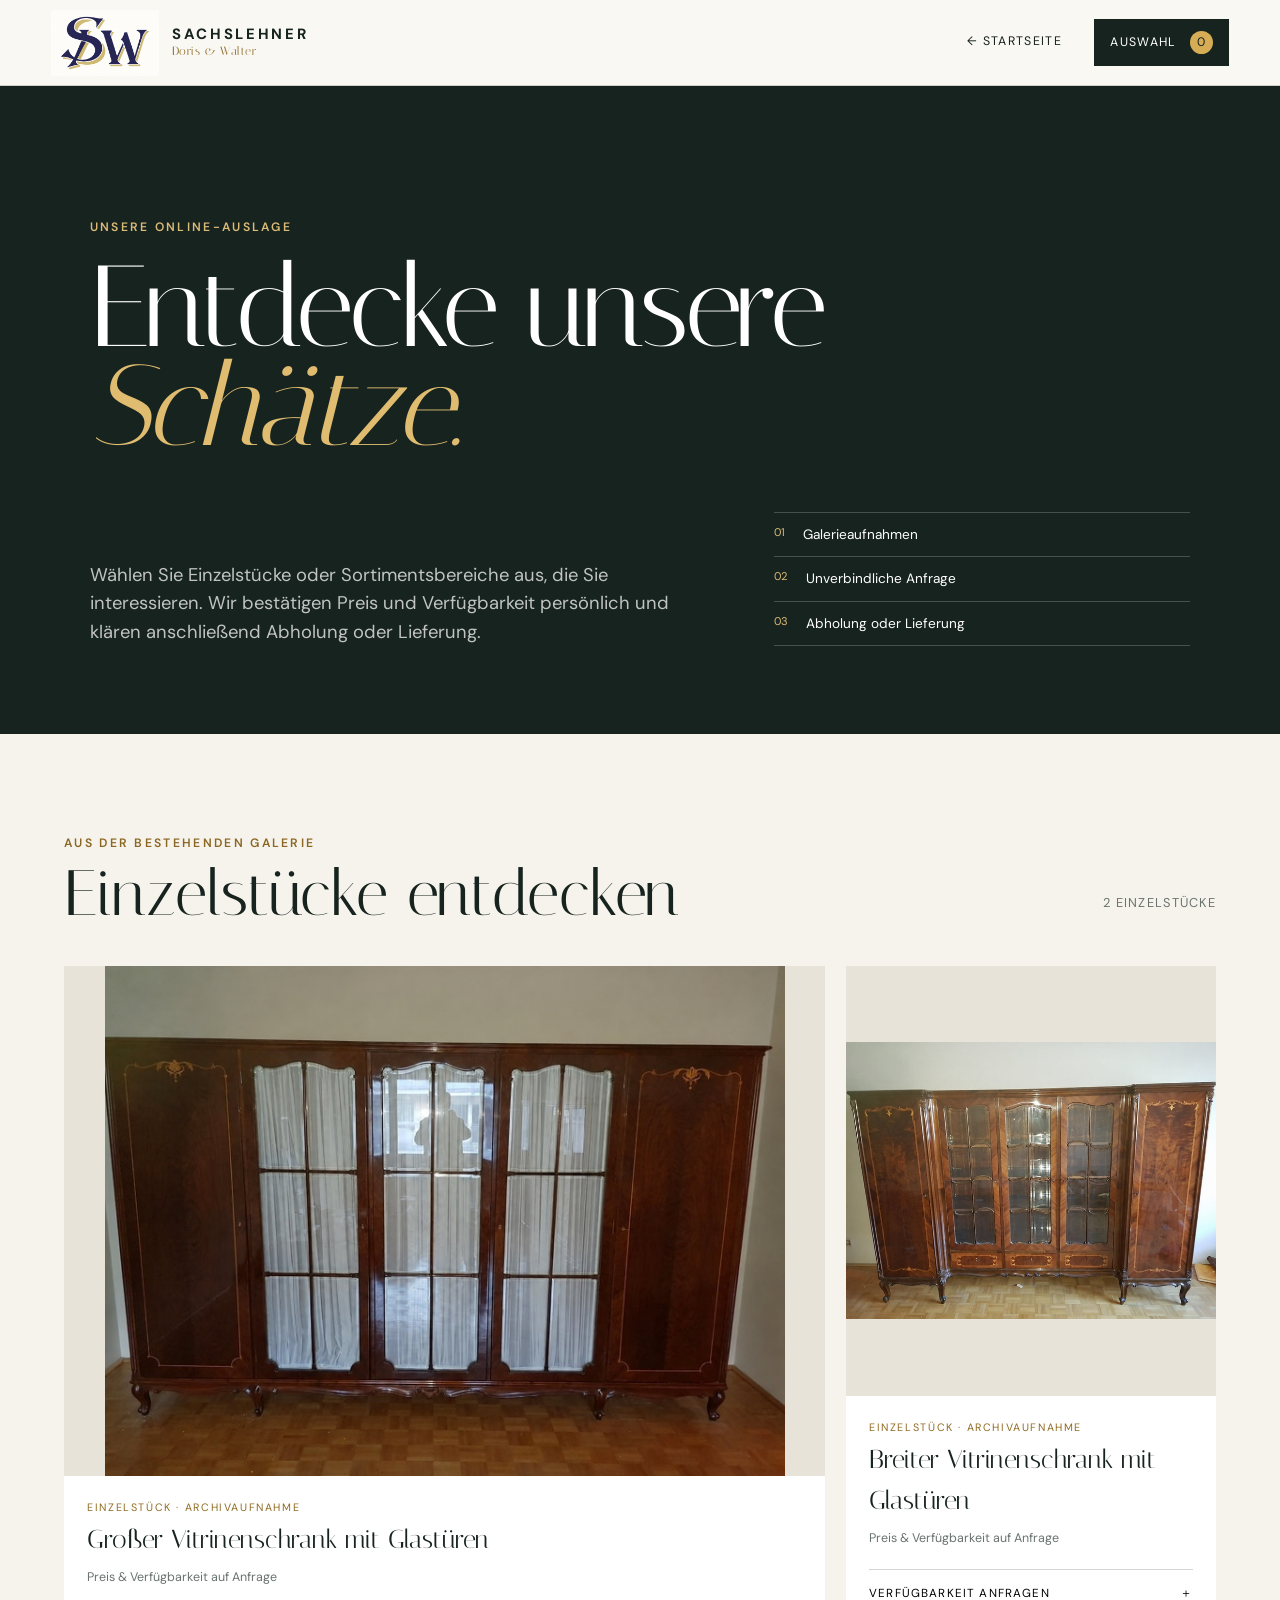
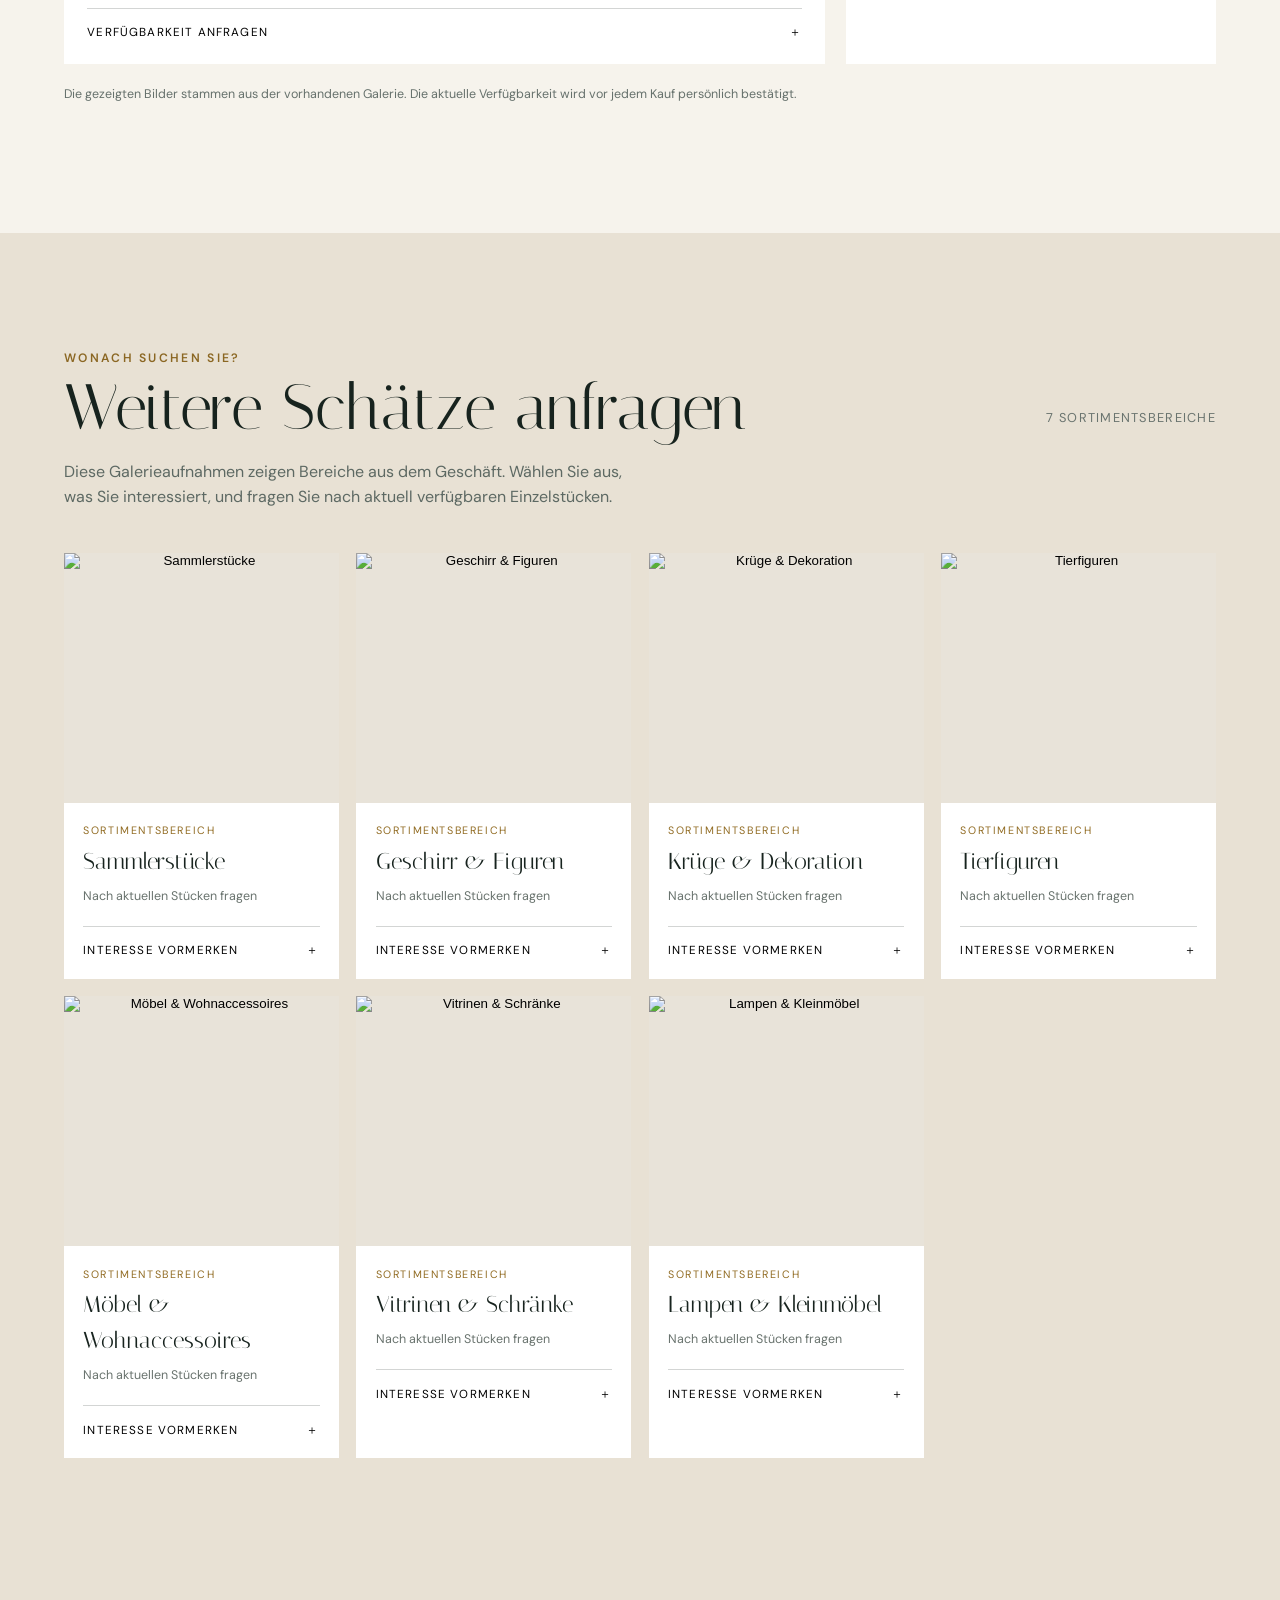
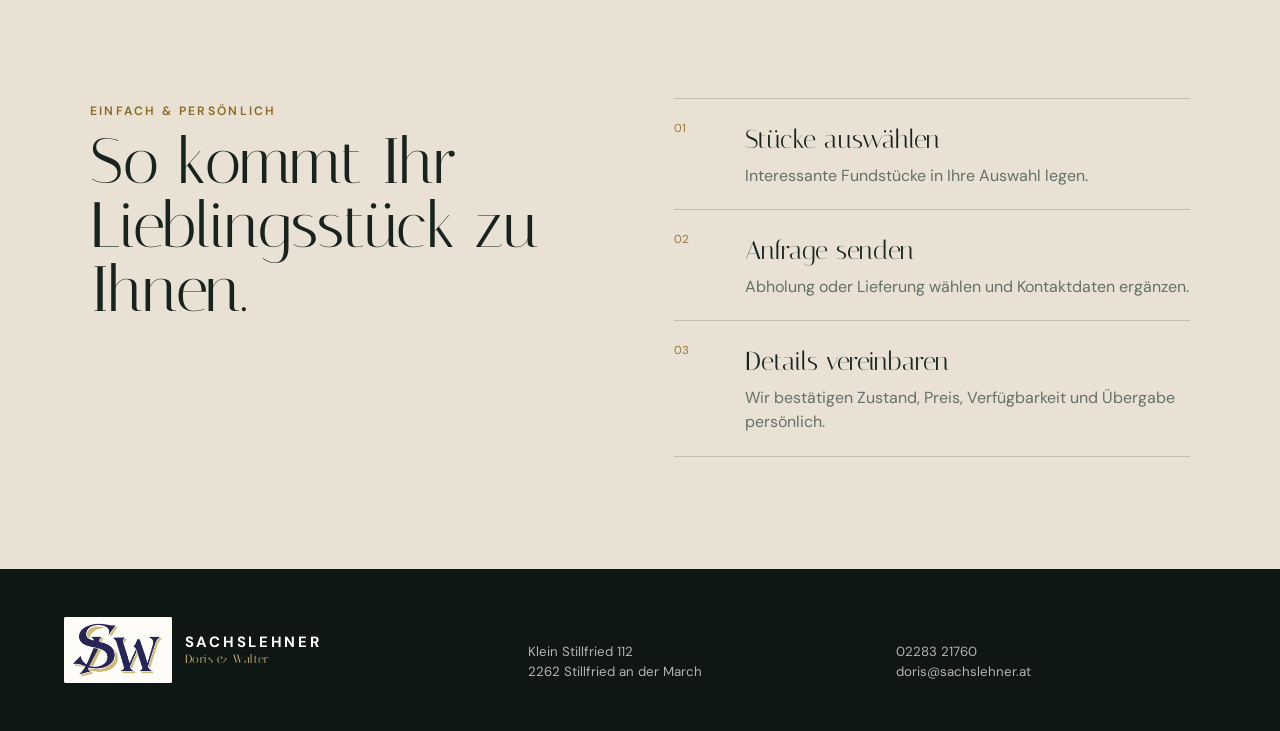
==== index.html @ e7602d01 "Add files via upload" ====
<!doctype html>
<html lang="de">
<head>
  <meta charset="utf-8">
  <meta name="viewport" content="width=device-width, initial-scale=1">
  <meta name="description" content="Entdecken Sie ausgewählte Antiquitäten, Gebrauchtmöbel und Raritäten von Sachslehner in Stillfried. Unverbindlich mit Abholung oder Lieferung anfragen.">
  <title>Unsere Schätze — Sachslehner Antiquitäten</title>
  <link rel="preconnect" href="https://0501.nccdn.net">
  <link rel="preconnect" href="https://fonts.googleapis.com">
  <link rel="preconnect" href="https://fonts.gstatic.com" crossorigin>
  <link href="https://fonts.googleapis.com/css2?family=DM+Sans:wght@400;500;600&family=Italiana&display=swap" rel="stylesheet">
  <link rel="icon" type="image/png" href="../assets/sachslehner-favicon.png">
  <link rel="stylesheet" href="../assets/site.css">
  <link rel="stylesheet" href="../assets/catalog.css">
</head>
<body class="catalog-page">
  <a class="skip" href="#catalog">Zu den Stücken</a>
  <header class="catalog-header">
    <a class="brand brand-lockup" href="../" aria-label="Doris und Walter Sachslehner – Startseite"><img class="brand-logo" src="../assets/sachslehner-logo.png" alt=""><span class="brand-wordmark"><b>Sachslehner</b><small>Doris &amp; Walter</small></span></a>
    <div class="catalog-nav">
      <a href="../">← Startseite</a>
      <button class="basket-trigger" type="button">Auswahl <span class="basket-count" aria-live="polite">0</span></button>
    </div>
  </header>

  <main>
    <section class="catalog-hero">
      <p class="kicker">Unsere Online-Auslage</p>
      <h1>Entdecke unsere <em>Schätze.</em></h1>
      <div class="catalog-lead">
        <p>Wählen Sie Einzelstücke oder Sortimentsbereiche aus, die Sie interessieren. Wir bestätigen Preis und Verfügbarkeit persönlich und klären anschließend Abholung oder Lieferung.</p>
        <ul aria-label="Vorteile">
          <li><span>01</span> Galerieaufnahmen</li>
          <li><span>02</span> Unverbindliche Anfrage</li>
          <li><span>03</span> Abholung oder Lieferung</li>
        </ul>
      </div>
    </section>

    <section class="catalog-section" id="catalog">
      <div class="catalog-title">
        <div><p class="kicker">Aus der bestehenden Galerie</p><h2>Einzelstücke entdecken</h2></div>
        <p><span class="item-count">2</span> Einzelstücke</p>
      </div>
      <div class="catalog-grid">
        <p class="catalog-loading">Schätze werden geladen …</p>
      </div>
      <p class="archive-note">Die gezeigten Bilder stammen aus der vorhandenen Galerie. Die aktuelle Verfügbarkeit wird vor jedem Kauf persönlich bestätigt.</p>
    </section>

    <section class="search-section" id="sortimente">
      <div class="catalog-title">
        <div><p class="kicker">Wonach suchen Sie?</p><h2>Weitere Schätze anfragen</h2></div>
        <p><span class="category-count">7</span> Sortimentsbereiche</p>
      </div>
      <p class="search-intro">Diese Galerieaufnahmen zeigen Bereiche aus dem Geschäft. Wählen Sie aus, was Sie interessiert, und fragen Sie nach aktuell verfügbaren Einzelstücken.</p>
      <div class="interest-grid"><p class="catalog-loading">Sortimentsbereiche werden geladen …</p></div>
    </section>

    <section class="how-it-works">
      <div><p class="kicker">Einfach &amp; persönlich</p><h2>So kommt Ihr Lieblingsstück zu Ihnen.</h2></div>
      <ol>
        <li><span>01</span><div><h3>Stücke auswählen</h3><p>Interessante Fundstücke in Ihre Auswahl legen.</p></div></li>
        <li><span>02</span><div><h3>Anfrage senden</h3><p>Abholung oder Lieferung wählen und Kontaktdaten ergänzen.</p></div></li>
        <li><span>03</span><div><h3>Details vereinbaren</h3><p>Wir bestätigen Zustand, Preis, Verfügbarkeit und Übergabe persönlich.</p></div></li>
      </ol>
    </section>
  </main>

  <footer class="catalog-footer">
    <a class="brand brand-lockup footer-brand" href="../" aria-label="Doris und Walter Sachslehner – Startseite"><img class="brand-logo" src="../assets/sachslehner-logo.png" alt=""><span class="brand-wordmark"><b>Sachslehner</b><small>Doris &amp; Walter</small></span></a>
    <p>Klein Stillfried 112<br>2262 Stillfried an der March</p>
    <p><a href="tel:+43228321760">02283 21760</a><br><a href="mailto:doris@sachslehner.at">doris@sachslehner.at</a></p>
  </footer>

  <dialog class="basket-dialog" aria-labelledby="basket-title">
    <div class="basket-head"><div><p class="kicker">Ihre Anfrage</p><h2 id="basket-title">Ausgewählte Stücke</h2></div><button class="basket-close" type="button" aria-label="Auswahl schließen">×</button></div>
    <div class="basket-items" aria-live="polite"></div>
    <div class="basket-empty"><span>◇</span><p>Ihre Auswahl ist noch leer.<br>Fügen Sie ein oder mehrere Stücke hinzu.</p></div>
    <form class="request-form">
      <fieldset class="handover"><legend>Wie möchten Sie das Stück erhalten?</legend><label><input type="radio" name="handover" value="Abholung in Stillfried" checked><span><b>Abholung</b><small>in Stillfried</small></span></label><label><input type="radio" name="handover" value="Lieferung anfragen"><span><b>Lieferung</b><small>Kosten anfragen</small></span></label></fieldset>
      <label class="delivery-detail" hidden>Lieferort oder Postleitzahl<input name="location" autocomplete="postal-code" placeholder="z. B. 1010 Wien"></label>
      <label class="delivery-detail" hidden>Stockwerk, Aufzug oder Zufahrt <small>(optional)</small><input name="access" placeholder="z. B. 2. Stock mit Aufzug"></label>
      <div class="form-grid"><label>Name<input name="name" autocomplete="name" required></label><label>E-Mail oder Telefon<input name="contact" autocomplete="email" required></label></div>
      <label>Nachricht<textarea name="message" rows="3" placeholder="Ich freue mich über nähere Informationen zu meiner Auswahl."></textarea></label>
      <p class="request-note">Diese Anfrage ist unverbindlich. Ein Kauf kommt erst nach persönlicher Bestätigung von Preis und Verfügbarkeit zustande.</p>
      <button class="button gold request-mail" type="submit">E-Mail-Anfrage vorbereiten <span>→</span></button>
      <button class="copy-request" type="button">Anfrage kopieren</button>
    </form>
  </dialog>

  <dialog class="preview-dialog" aria-labelledby="preview-title">
    <button class="preview-close" type="button" aria-label="Ansicht schließen">×</button>
    <div class="preview-image"><img alt=""></div>
    <div class="preview-copy"><p class="product-number"></p><h2 id="preview-title"></h2><p class="preview-description"></p><button class="button gold preview-add" type="button">Zur Auswahl <span>＋</span></button></div>
  </dialog>
  <div class="catalog-toast" role="status" aria-live="polite"></div>
  <script src="../assets/catalog.js"></script>
</body>
</html>
---- assets/site.css ----
:root{--ink:#17231e;--cream:#f1eee7;--paper:#faf8f3;--gold:#d6ad55;--line:rgba(23,35,30,.19);--serif:"Italiana",Georgia,serif;--sans:"DM Sans",Arial,sans-serif}*{box-sizing:border-box}html{scroll-behavior:smooth}body{margin:0;background:var(--paper);color:var(--ink);font-family:var(--sans);font-size:16px;line-height:1.55}img{display:block;width:100%}a{color:inherit;text-decoration:none}.skip{position:fixed;left:1rem;top:-4rem;background:#fff;padding:.7rem 1rem;z-index:99}.skip:focus{top:1rem}.topbar{height:86px;padding:0 4vw;display:flex;align-items:center;justify-content:space-between;background:var(--paper);position:relative;z-index:10;border-bottom:1px solid var(--line)}.brand{display:flex;align-items:center;gap:13px}.brand-mark{font-family:var(--serif);font-size:2.35rem;color:var(--gold);line-height:1;border:1px solid var(--gold);width:45px;height:45px;display:grid;place-items:center}.brand b{font-size:.96rem;letter-spacing:.22em;display:block}.brand small{font-size:.62rem;letter-spacing:.17em;display:block;margin-top:2px}.topbar nav{display:flex;align-items:center;gap:2.2rem;font-size:.81rem;text-transform:uppercase;letter-spacing:.12em}.topbar nav a:not(.nav-cta):after{content:"";display:block;border-bottom:1px solid currentColor;transform:scaleX(0);transition:.2s}.topbar nav a:hover:after{transform:scaleX(1)}.nav-cta{border:1px solid var(--ink);padding:.7rem 1rem}.nav-toggle{display:none}.hero{height:calc(100svh - 86px);min-height:620px;position:relative;color:white;overflow:hidden}.hero-image{position:absolute;inset:0;background:url('https://0501.nccdn.net/4_2/000/000/038/2d3/DSCF0636-2560x1440.jpg') center/cover;transform:scale(1.02);animation:reveal 1.2s ease-out both}.hero-shade{position:absolute;inset:0;background:linear-gradient(90deg,rgba(9,22,16,.88) 0%,rgba(9,22,16,.48) 50%,rgba(9,22,16,.08) 80%),linear-gradient(0deg,rgba(9,22,16,.35),transparent 55%)}.hero-copy{position:absolute;left:8vw;top:50%;transform:translateY(-50%);max-width:770px}.eyebrow,.kicker{font-size:.76rem;letter-spacing:.19em;text-transform:uppercase;font-weight:600}.eyebrow{color:#edce8d}.hero h1{font-family:var(--serif);font-size:clamp(4rem,7.4vw,7.5rem);font-weight:400;line-height:.89;letter-spacing:-.025em;margin:1.1rem 0 1.6rem}.hero h1 em{font-style:italic;color:#edce8d}.lead{font-size:1.1rem;max-width:590px;color:rgba(255,255,255,.82)}.hero-actions{display:flex;align-items:center;gap:2.2rem;margin-top:2.3rem}.button{display:inline-flex;align-items:center;justify-content:space-between;gap:2.5rem;padding:1rem 1.2rem;font-size:.82rem;text-transform:uppercase;letter-spacing:.1em;font-weight:600;transition:.2s}.button:hover{transform:translateY(-2px)}.gold{background:var(--gold);color:var(--ink)}.text-link{background:none;border:0;padding:.45rem 0;color:white;font:inherit;font-size:.83rem;text-transform:uppercase;letter-spacing:.11em;cursor:pointer;border-bottom:1px solid currentColor}.text-link span,.piece a span{margin-left:.65rem}.hero-note{position:absolute;right:5vw;bottom:3rem;font-family:var(--serif);font-size:1.5rem;line-height:1.15;border-left:1px solid #edce8d;padding-left:1rem}.hero-note span{font-family:var(--sans);font-size:.64rem;letter-spacing:.17em;text-transform:uppercase;color:#edce8d}.wrap{width:min(1220px,88vw);margin-inline:auto}.intro{padding:8rem 0;display:grid;grid-template-columns:1fr 2.3fr;gap:4rem;border-bottom:1px solid var(--line)}.kicker{color:#8b6723;margin:.25rem 0}.intro h2,.section-head h2,.gallery h2,.visit h2,.imprint h2{font-family:var(--serif);font-weight:400;font-size:clamp(2.8rem,5vw,5.3rem);line-height:1.04;margin:0}.intro>div{display:grid;grid-template-columns:1.35fr 1fr;gap:4rem;align-items:end}.intro p:last-child{margin:0;color:#50605a}.pieces{padding:7rem 0;background:var(--cream)}.section-head{display:flex;justify-content:space-between;align-items:end;margin-bottom:2.7rem}.section-head h2{font-size:clamp(3rem,4vw,4.5rem)}.availability{font-size:.85rem}.availability i{display:inline-block;width:7px;height:7px;border-radius:50%;background:#6f844a;margin-right:.45rem}.piece-grid{display:grid;grid-template-columns:1.2fr 1fr 1fr;gap:1.2rem}.piece{background:var(--paper);overflow:hidden}.piece img{height:400px;object-fit:cover;transition:transform .55s ease}.piece:hover img{transform:scale(1.025)}.piece.featured img{height:500px}.piece-info{padding:1.5rem;display:flex;justify-content:space-between;gap:1rem;align-items:end}.type{font-size:.7rem;color:#8b6723;text-transform:uppercase;letter-spacing:.14em;margin:0 0 .3rem}.piece h3{font-family:var(--serif);font-size:1.7rem;font-weight:400;margin:0}.piece a{font-size:.72rem;text-transform:uppercase;letter-spacing:.08em;border-bottom:1px solid var(--ink);white-space:nowrap;padding-bottom:.2rem}.shop-note{font-size:.78rem;color:#66716c;margin-top:1.7rem}.gallery{padding:8rem 0;display:grid;grid-template-columns:.85fr 1.25fr .55fr;gap:1.4rem;align-items:end}.gallery-copy{padding-right:3rem;align-self:center}.gallery-copy h2{font-size:clamp(3rem,4vw,4.5rem);margin:1rem 0 1.5rem}.gallery-copy>p:last-of-type{color:#5a6661}.dark{color:var(--ink);margin-top:1rem}.gallery button{padding:0;border:0;background:none;cursor:pointer}.gallery img{height:580px;object-fit:cover}.gallery-small img{height:360px}.visit{min-height:680px;display:grid;grid-template-columns:1.1fr 1fr;background:var(--ink);color:white}.visit-photo{background:url('https://0501.nccdn.net/4_2/000/000/081/4ce/img_20201204_153217.jpg') center/cover;min-height:500px}.visit-card{padding:7rem 8vw}.visit-card h2{font-size:clamp(3.1rem,4vw,5.2rem);margin:1rem 0 3rem}.details{border-top:1px solid rgba(255,255,255,.22);margin-bottom:2.5rem}.details>div{display:grid;grid-template-columns:130px 1fr;border-bottom:1px solid rgba(255,255,255,.22);padding:1.15rem 0}.details span{font-size:.71rem;text-transform:uppercase;letter-spacing:.13em;color:#d9bc7c}.details p{margin:0}footer{padding:3.5rem 4vw;background:#0e1713;color:#fff;display:grid;grid-template-columns:1.2fr 1fr 1fr;gap:3rem;align-items:end;font-size:.8rem;color:rgba(255,255,255,.62)}.footer-brand{color:#fff}footer p{margin:0}footer button{border:0;background:none;padding:0;color:inherit;text-decoration:underline;cursor:pointer;font:inherit}.lightbox,.imprint{border:0;background:#111a16;color:#fff;max-width:none;max-height:none;width:100vw;height:100vh;margin:0;padding:5vh 8vw}.lightbox::backdrop,.imprint::backdrop{background:rgba(0,0,0,.8)}.lightbox img{height:83vh;width:100%;object-fit:contain}.lightbox button,.imprint .close{position:absolute;background:none;color:#fff;border:1px solid rgba(255,255,255,.4);border-radius:50%;width:46px;height:46px;cursor:pointer;font-size:1.2rem}.close{right:3vw;top:3vh}.prev{left:3vw;top:50%}.next{right:3vw;top:50%}.lightbox>p{position:absolute;bottom:2vh;left:50%;transform:translateX(-50%);font-size:.75rem;letter-spacing:.12em}.imprint{width:min(650px,100vw);height:auto;padding:5rem}.imprint .close{color:var(--ink);border-color:var(--line)}.imprint[open]{background:var(--paper);color:var(--ink)}@keyframes reveal{from{opacity:.5;transform:scale(1.08)}to{opacity:1;transform:scale(1.02)}}@media(max-width:900px){.topbar{height:72px}.nav-toggle{display:block;border:0;background:none;width:42px}.nav-toggle span{display:block;border-top:1px solid var(--ink);margin:7px}.topbar nav{display:none;position:absolute;top:72px;left:0;right:0;background:var(--paper);padding:1.5rem 5vw;align-items:stretch;flex-direction:column;gap:1.3rem}.topbar nav.open{display:flex}.hero{height:calc(100svh - 72px)}.hero-copy{left:6vw;right:6vw}.hero h1{font-size:clamp(3.6rem,13vw,6rem)}.hero-note{display:none}.intro{grid-template-columns:1fr;gap:2rem;padding:5rem 0}.intro>div{grid-template-columns:1fr;gap:1.5rem}.piece-grid{grid-template-columns:1fr 1fr}.piece.featured{grid-column:span 2}.piece img,.piece.featured img{height:430px}.gallery{grid-template-columns:1fr 1fr}.gallery-copy{grid-column:span 2;padding:0}.gallery img{height:480px}.gallery-small img{height:350px}.visit{grid-template-columns:1fr}.visit-card{padding:5rem 8vw}footer{grid-template-columns:1fr 1fr}.footer-brand{grid-column:span 2}}@media(max-width:600px){.brand small{display:none}.brand-mark{width:39px;height:39px;font-size:2rem}.hero{min-height:650px}.hero-copy{top:46%}.lead{font-size:1rem}.hero-actions{align-items:flex-start;flex-direction:column;gap:1.4rem}.section-head{align-items:flex-start;flex-direction:column}.piece-grid{grid-template-columns:1fr}.piece.featured{grid-column:auto}.piece img,.piece.featured img{height:390px}.piece-info{display:block}.piece a{display:inline-block;margin-top:1rem}.gallery{grid-template-columns:1fr}.gallery-copy{grid-column:auto}.gallery-main img{height:450px}.gallery-small{display:none}.visit-photo{min-height:400px}.visit-card{padding:4.5rem 6vw}.details>div{grid-template-columns:1fr;gap:.4rem}footer{grid-template-columns:1fr}.footer-brand{grid-column:auto}.lightbox{padding:8vh 2vw}.lightbox img{height:78vh}.prev{left:4vw}.next{right:4vw}.imprint{padding:5rem 2rem}}
.brand-wordmark{display:flex;align-items:baseline;gap:.42rem;line-height:1;white-space:nowrap}.brand-wordmark b{display:inline;font-size:1rem;letter-spacing:.13em}.brand-wordmark span{font-family:var(--serif);font-size:.88rem;letter-spacing:.01em}.brand-wordmark small{display:inline;font-size:.58rem;letter-spacing:.05em;margin:0}.footer-brand .brand-wordmark span,.footer-brand .brand-wordmark small{color:rgba(255,255,255,.72)}@media(max-width:600px){.brand-wordmark{gap:.28rem}.brand-wordmark b{font-size:.85rem;letter-spacing:.1em}.brand-wordmark span{font-size:.76rem}.brand-wordmark small{display:inline;font-size:.5rem}}@media(max-width:390px){.brand-wordmark small{display:none}}
.brand-logo{display:block;width:330px;height:66px;object-fit:contain;object-position:left center}.footer-brand .brand-logo{width:330px;height:70px}@media(max-width:600px){.brand-logo{width:min(58vw,230px);height:52px}.footer-brand .brand-logo{width:min(78vw,300px);height:62px}}@media(max-width:380px){.brand-logo{width:190px}.catalog-header .brand-logo{width:170px}}
.brand-lockup{gap:.8rem;flex:none}.brand-lockup .brand-logo{width:108px;height:66px;object-fit:contain;object-position:center;background:#fefdf9;border-radius:2px;flex:none}.brand-lockup .brand-wordmark{display:flex;flex-direction:column;align-items:flex-start;justify-content:center;gap:.22rem;line-height:1;white-space:nowrap}.brand-lockup .brand-wordmark b{display:block;font-size:.93rem;line-height:1;letter-spacing:.18em;text-transform:uppercase}.brand-lockup .brand-wordmark small{display:block;margin:0;font-family:var(--serif);font-size:.78rem;line-height:1;letter-spacing:.035em;color:#8b6723}.footer-brand .brand-logo{width:108px;height:66px}.footer-brand .brand-wordmark b{color:#fff}.footer-brand .brand-wordmark small{color:#d9bc7c}@media(max-width:600px){.brand-lockup{gap:.55rem}.brand-lockup .brand-logo,.footer-brand .brand-logo{width:84px;height:52px}.brand-lockup .brand-wordmark b{font-size:.78rem;letter-spacing:.13em}.brand-lockup .brand-wordmark small{display:block;font-size:.66rem;letter-spacing:.02em}}@media(max-width:360px){.brand-lockup .brand-logo{width:74px;height:46px}.brand-lockup .brand-wordmark b{font-size:.7rem;letter-spacing:.1em}.brand-lockup .brand-wordmark small{font-size:.6rem}}
---- assets/catalog.css ----
.catalog-page{background:#f6f3ec}.catalog-header{height:86px;padding:0 4vw;display:flex;align-items:center;justify-content:space-between;background:#faf8f3;border-bottom:1px solid var(--line);position:sticky;top:0;z-index:20}.catalog-nav{display:flex;align-items:center;gap:2rem;font-size:.77rem;letter-spacing:.11em;text-transform:uppercase}.catalog-nav>a{border-bottom:1px solid transparent}.catalog-nav>a:hover{border-color:currentColor}.basket-trigger{font:inherit;letter-spacing:inherit;text-transform:inherit;background:var(--ink);color:#fff;border:0;padding:.78rem 1rem;cursor:pointer}.basket-count{display:inline-grid;place-items:center;background:var(--gold);color:var(--ink);border-radius:30px;min-width:23px;height:23px;margin-left:.55rem}.catalog-hero{padding:8rem 7vw 5.5rem;background:var(--ink);color:white}.catalog-hero .kicker{color:#dabb78}.catalog-hero h1{font-family:var(--serif);font-size:clamp(4.2rem,9vw,9rem);line-height:.86;font-weight:400;letter-spacing:-.03em;margin:1.3rem 0 3.5rem}.catalog-hero h1 em{font-style:italic;color:#dfbc70}.catalog-lead{display:grid;grid-template-columns:1.4fr 1fr;gap:8vw;align-items:end}.catalog-lead>p{font-size:1.15rem;color:rgba(255,255,255,.73);max-width:650px;margin:0}.catalog-lead ul{list-style:none;margin:0;padding:0;border-top:1px solid rgba(255,255,255,.2)}.catalog-lead li{display:flex;gap:1.1rem;border-bottom:1px solid rgba(255,255,255,.2);padding:.7rem 0;font-size:.85rem}.catalog-lead li span{color:#dabb78;font-size:.7rem}.catalog-section{padding:6rem 5vw 8rem}.catalog-title{display:flex;justify-content:space-between;align-items:end;margin:0 auto 2.5rem;width:min(1380px,100%)}.catalog-title h2,.how-it-works h2{font-family:var(--serif);font-size:clamp(2.8rem,5vw,5rem);font-weight:400;line-height:1;margin:.55rem 0 0}.catalog-title>p{color:#6a746f;font-size:.8rem;text-transform:uppercase;letter-spacing:.1em}.catalog-grid{width:min(1380px,100%);margin:auto;display:grid;grid-template-columns:repeat(3,1fr);gap:1.3rem}.product-card{background:#fff;scroll-margin-top:110px}.product-card.wide{grid-column:span 2}.product-image{display:block;width:100%;border:0;padding:0;background:#e8e3d9;overflow:hidden;cursor:zoom-in}.product-image img{height:430px;object-fit:cover;transition:transform .55s ease}.product-card.wide .product-image img{height:510px}.product-image:hover img{transform:scale(1.025)}.product-copy{padding:1.45rem}.product-number{font-size:.67rem;text-transform:uppercase;letter-spacing:.15em;color:#916b22;margin:0 0 .3rem}.product-copy h3{font-family:var(--serif);font-size:1.65rem;font-weight:400;margin:0}.product-price{font-size:.78rem;color:#69736e;margin:.45rem 0 1.25rem}.select-product{display:flex;width:100%;align-items:center;justify-content:space-between;border:0;border-top:1px solid var(--line);background:none;padding:.9rem 0 0;font:inherit;font-size:.73rem;text-transform:uppercase;letter-spacing:.1em;cursor:pointer}.select-product[disabled]{color:#76817b}.how-it-works{background:#e8e1d4;padding:7rem 7vw;display:grid;grid-template-columns:1fr 1.1fr;gap:9vw}.how-it-works .kicker{color:#8b6723}.how-it-works ol{list-style:none;padding:0;margin:0}.how-it-works li{display:grid;grid-template-columns:55px 1fr;gap:1rem;padding:1.3rem 0;border-top:1px solid var(--line)}.how-it-works li:last-child{border-bottom:1px solid var(--line)}.how-it-works li>span{color:#9a762e;font-size:.72rem}.how-it-works h3{font-family:var(--serif);font-size:1.6rem;font-weight:400;margin:0}.how-it-works li p{color:#64706a;margin:.25rem 0 0}.catalog-footer{padding:3rem 5vw;background:#0e1713;color:rgba(255,255,255,.68);display:grid;grid-template-columns:1.3fr 1fr 1fr;align-items:end;gap:3rem;font-size:.83rem}.catalog-footer p{margin:0}.basket-dialog{border:0;background:var(--paper);color:var(--ink);width:min(650px,100vw);height:100vh;max-height:100vh;max-width:none;margin:0 0 0 auto;padding:3.2rem;box-shadow:-30px 0 80px rgba(0,0,0,.25);overflow:auto}.basket-dialog::backdrop,.preview-dialog::backdrop{background:rgba(10,22,16,.7);backdrop-filter:blur(3px)}.basket-head{display:flex;justify-content:space-between;align-items:start;padding-bottom:1.5rem;border-bottom:1px solid var(--line)}.basket-head h2{font-family:var(--serif);font-size:2.8rem;line-height:1;font-weight:400;margin:.45rem 0 0}.basket-close,.preview-close{width:44px;height:44px;border:1px solid var(--line);background:none;border-radius:50%;font-size:1.45rem;cursor:pointer}.basket-items{margin-top:.6rem}.basket-row{display:grid;grid-template-columns:62px 1fr auto;align-items:center;gap:1rem;padding:1rem 0;border-bottom:1px solid var(--line)}.basket-row img{width:62px;height:75px;object-fit:cover}.basket-row h3{font-family:var(--serif);font-size:1.3rem;font-weight:400;margin:0}.basket-row p{margin:.2rem 0 0;font-size:.68rem;color:#8b6723;letter-spacing:.1em;text-transform:uppercase}.basket-row button{border:0;background:none;text-decoration:underline;color:#66716c;cursor:pointer}.basket-empty{display:flex;gap:1rem;align-items:center;color:#6b756f;margin:2rem 0}.basket-empty>span{font-family:var(--serif);font-size:2.5rem;color:#c69f4d}.basket-empty p{margin:0}.request-form{display:none;border-top:1px solid var(--line);padding-top:1.5rem;margin-top:1.7rem}.basket-dialog.has-items .request-form{display:block}.basket-dialog.has-items .basket-empty{display:none}.request-form label,.handover legend{display:block;font-size:.68rem;text-transform:uppercase;letter-spacing:.1em;margin-bottom:1rem}.request-form input,.request-form textarea{display:block;width:100%;background:#fff;border:1px solid var(--line);border-radius:0;padding:.85rem;margin-top:.4rem;font:inherit;font-size:.9rem;color:var(--ink)}.request-form textarea{resize:vertical}.handover{border:0;padding:0;margin:0 0 1.2rem}.handover legend{margin-bottom:.7rem}.handover{display:grid;grid-template-columns:1fr 1fr;gap:.8rem}.handover legend{grid-column:1/-1}.handover label{position:relative;margin:0}.handover input{position:absolute;opacity:0;width:1px;height:1px}.handover label span{display:block;border:1px solid var(--line);padding:.9rem;cursor:pointer}.handover input:checked+span{border-color:var(--ink);box-shadow:inset 0 0 0 1px var(--ink)}.handover b,.handover small{display:block}.handover b{font-size:.84rem;letter-spacing:.03em}.handover small{font-size:.7rem;color:#69736e;margin-top:.15rem;text-transform:none;letter-spacing:0}.form-grid{display:grid;grid-template-columns:1fr 1fr;gap:1rem}.request-note{font-size:.73rem;color:#69736e;margin:0 0 1rem}.request-mail{border:0;width:100%;cursor:pointer}.copy-request{width:100%;border:0;border-bottom:1px solid var(--ink);background:none;padding:.85rem 0 .35rem;margin-top:.7rem;font:inherit;font-size:.72rem;text-transform:uppercase;letter-spacing:.1em;cursor:pointer}.preview-dialog{width:min(1000px,92vw);max-width:none;border:0;padding:0;background:var(--paper);color:var(--ink);grid-template-columns:1.25fr .75fr;overflow:visible}.preview-dialog[open]{display:grid}.preview-close{position:absolute;right:-18px;top:-18px;background:var(--paper);z-index:2}.preview-image img{width:100%;height:min(75vh,720px);object-fit:cover}.preview-copy{padding:4rem 3rem;align-self:center}.preview-copy h2{font-family:var(--serif);font-size:3rem;line-height:1;font-weight:400;margin:.5rem 0 1.3rem}.preview-copy>p:not(.product-number){color:#67716c}.preview-add{border:0;margin-top:1.5rem;cursor:pointer}.catalog-toast{position:fixed;left:50%;bottom:2rem;transform:translate(-50%,25px);background:var(--ink);color:#fff;padding:.9rem 1.2rem;z-index:100;opacity:0;pointer-events:none;transition:.25s;font-size:.84rem}.catalog-toast.show{opacity:1;transform:translate(-50%,0)}@media(max-width:900px){.catalog-header{height:72px}.catalog-hero{padding-top:6rem}.catalog-lead{grid-template-columns:1fr;gap:3rem}.catalog-grid{grid-template-columns:1fr 1fr}.product-card.wide{grid-column:span 2}.how-it-works{grid-template-columns:1fr;gap:3rem}.catalog-footer{grid-template-columns:1fr 1fr}.catalog-footer .brand{grid-column:1/-1}.preview-dialog[open]{grid-template-columns:1fr}.preview-image img{height:50vh}.preview-copy{padding:2.5rem}.preview-dialog{max-height:90vh;overflow:auto}}@media(max-width:600px){.catalog-header{padding:0 1rem}.catalog-header .brand small{display:none}.catalog-nav>a{display:none}.basket-trigger{padding:.65rem .75rem}.catalog-hero{padding:5rem 6vw 4rem}.catalog-hero h1{font-size:clamp(3.7rem,18vw,5.7rem);margin-bottom:2.5rem}.catalog-section{padding:4rem 4vw 5rem}.catalog-title{align-items:flex-start;flex-direction:column}.catalog-grid{grid-template-columns:1fr}.product-card.wide{grid-column:auto}.product-image img,.product-card.wide .product-image img{height:430px}.how-it-works{padding:5rem 6vw}.catalog-footer{grid-template-columns:1fr}.basket-dialog{padding:2rem 1.2rem}.basket-head h2{font-size:2.35rem}.form-grid,.handover{grid-template-columns:1fr}.preview-dialog{width:100vw;max-height:100vh}.preview-close{right:1rem;top:1rem}.preview-copy{padding:2rem 1.3rem}.preview-image img{height:48vh}}

.request-form label>small{font-size:.62rem;color:#6b756f;letter-spacing:.04em}
.catalog-grid .product-image img,.preview-image img{object-fit:contain;background:#e8e3d9}.archive-note{width:min(1380px,100%);margin:1.3rem auto 0;color:#66716c;font-size:.78rem}.search-section{padding:7rem 5vw 8rem;background:#e8e1d4;scroll-margin-top:80px}.search-section .catalog-title{margin-bottom:1.25rem}.search-intro{width:min(1380px,100%);margin:0 auto 2.7rem;color:#5d6963;max-width:1380px;padding-right:min(44vw,650px)}.interest-grid{width:min(1380px,100%);margin:auto;display:grid;grid-template-columns:repeat(4,1fr);gap:1.1rem}.interest-card .product-image img{height:250px}.interest-card .product-copy{padding:1.2rem}.interest-card .product-copy h3{font-size:1.45rem}.select-product:focus-visible,.product-image:focus-visible,.basket-trigger:focus-visible,.copy-request:focus-visible,.basket-close:focus-visible,.preview-close:focus-visible{outline:3px solid var(--gold);outline-offset:3px}
@media(max-width:900px){.interest-grid{grid-template-columns:repeat(2,1fr)}.search-intro{padding-right:20vw}}
@media(max-width:600px){.search-section{padding:4rem 4vw 5rem}.search-intro{padding-right:0}.interest-grid{grid-template-columns:1fr}.interest-card .product-image img{height:300px}.catalog-grid .product-image img,.catalog-grid .product-card.wide .product-image img{height:auto;aspect-ratio:4/3}.request-form input,.request-form textarea{font-size:1rem}}
@media(max-width:380px){.catalog-header .brand>span:last-child{display:none}}
.catalog-loading{grid-column:1/-1;margin:0;padding:2rem;background:rgba(255,255,255,.55);color:#66716c}
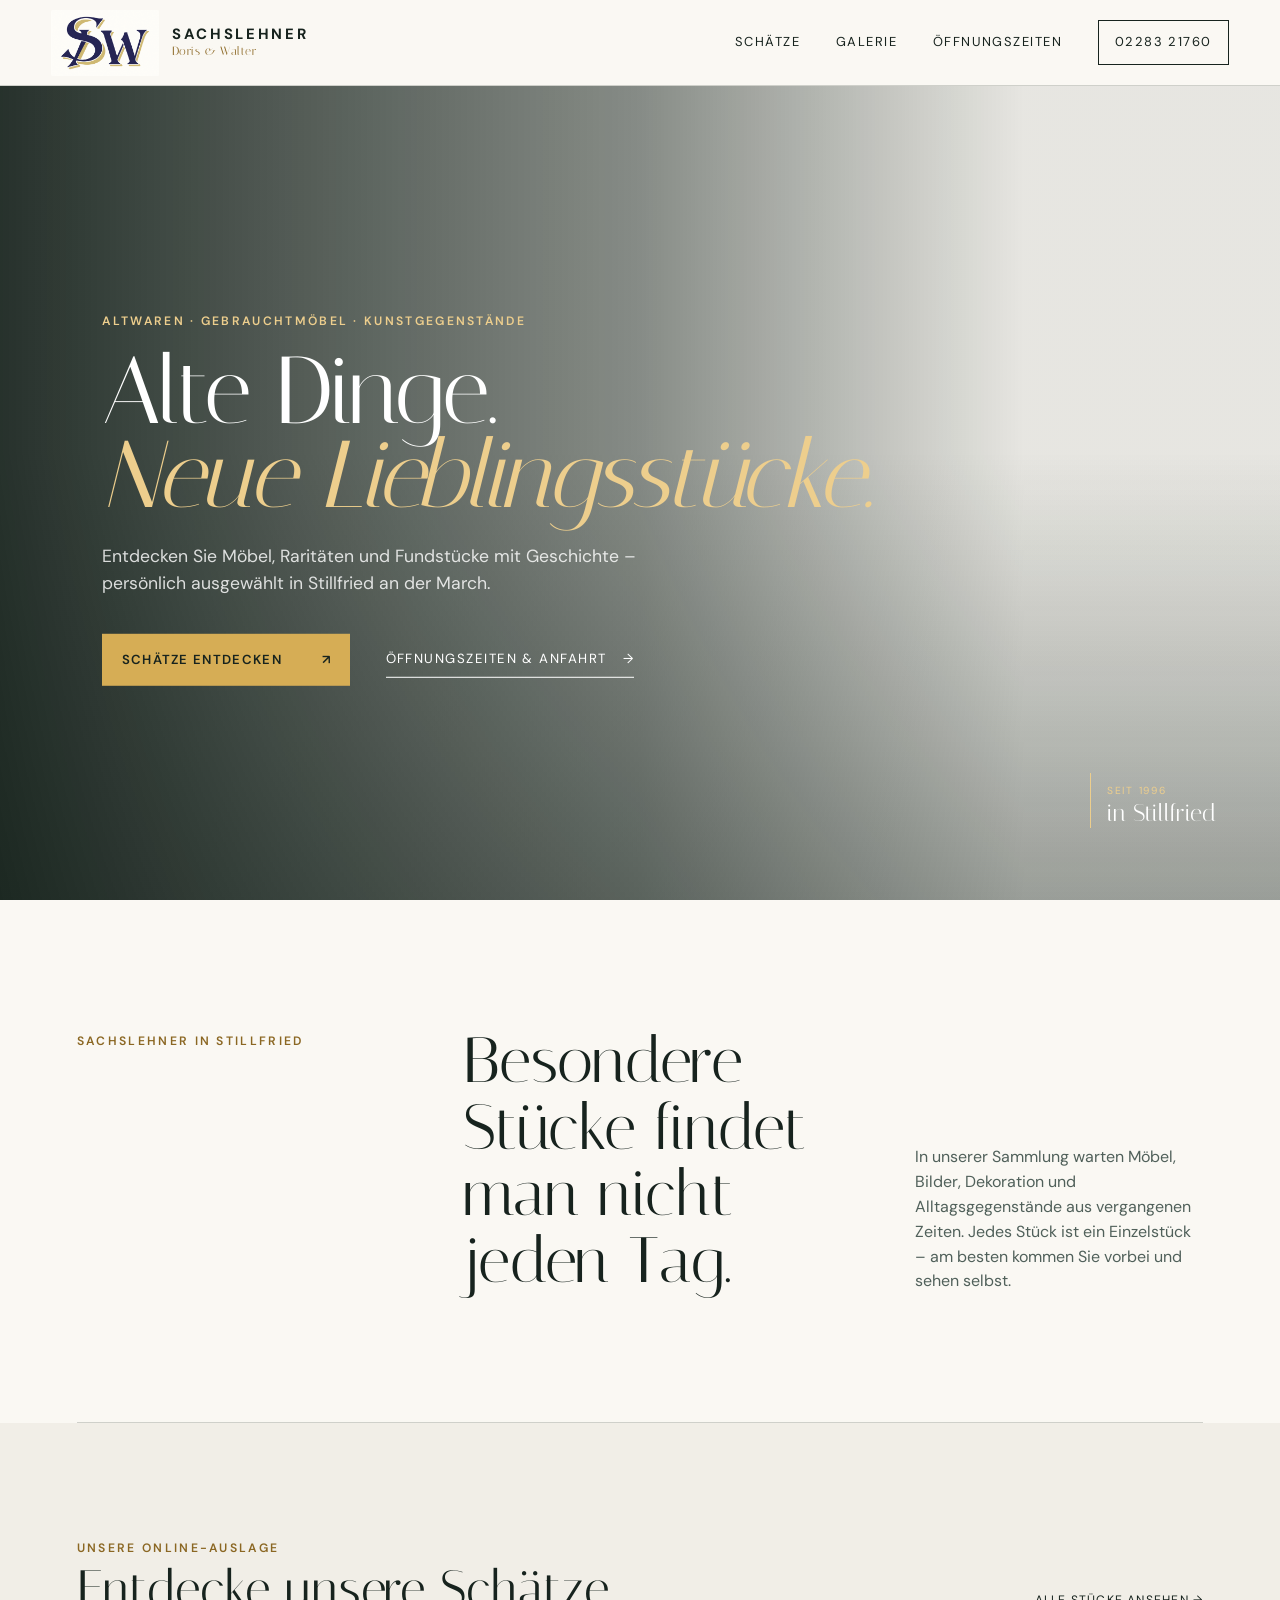
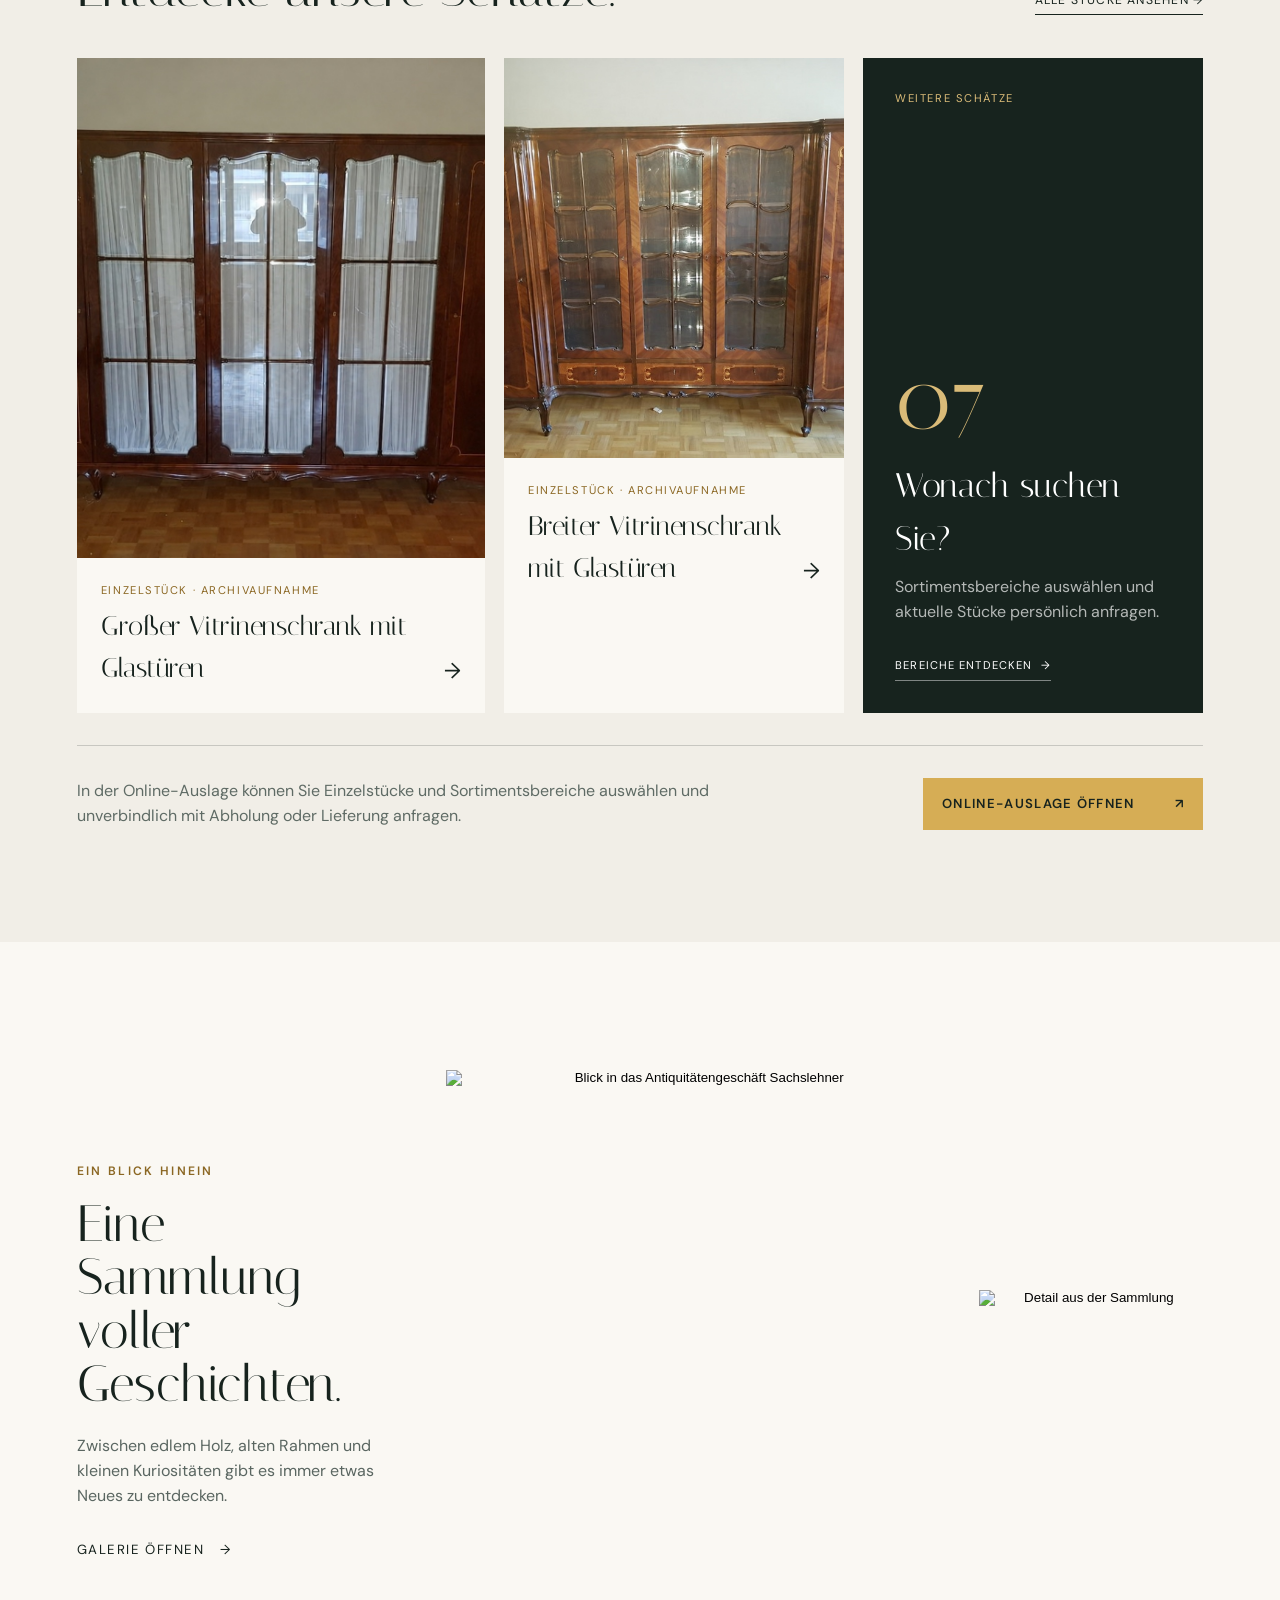
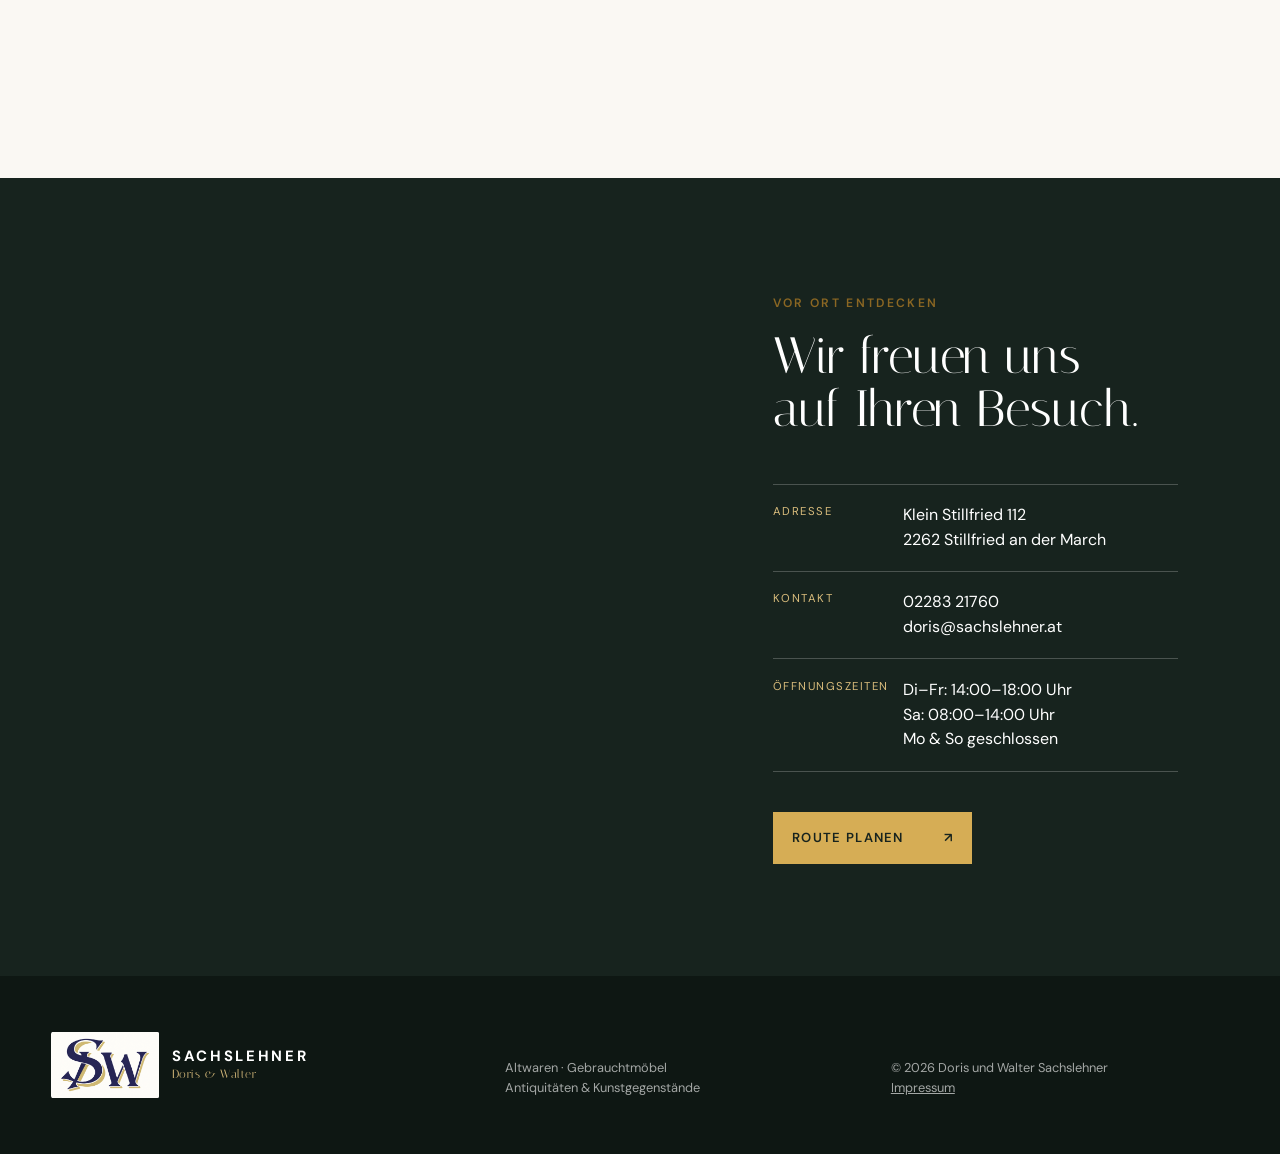
==== commit f9cb399f: "Add files via upload" ====
--- a/index.html
+++ b/index.html
@@ -3,98 +3,100 @@
 <head>
   <meta charset="utf-8">
   <meta name="viewport" content="width=device-width, initial-scale=1">
-  <meta name="description" content="Entdecken Sie ausgewählte Antiquitäten, Gebrauchtmöbel und Raritäten von Sachslehner in Stillfried. Unverbindlich mit Abholung oder Lieferung anfragen.">
-  <title>Unsere Schätze — Sachslehner Antiquitäten</title>
+  <meta name="description" content="Sachslehner Antiquitäten in Stillfried: Altwaren, Gebrauchtmöbel, Kunstgegenstände und besondere Einzelstücke entdecken.">
+  <title>Sachslehner — Antiquitäten &amp; besondere Stücke</title>
   <link rel="preconnect" href="https://0501.nccdn.net">
   <link rel="preconnect" href="https://fonts.googleapis.com">
   <link rel="preconnect" href="https://fonts.gstatic.com" crossorigin>
   <link href="https://fonts.googleapis.com/css2?family=DM+Sans:wght@400;500;600&family=Italiana&display=swap" rel="stylesheet">
-  <link rel="icon" type="image/png" href="../assets/sachslehner-favicon.png">
-  <link rel="stylesheet" href="../assets/site.css">
-  <link rel="stylesheet" href="../assets/catalog.css">
+  <link rel="icon" type="image/png" href="assets/sachslehner-favicon.png">
+  <link rel="stylesheet" href="assets/site.css">
+  <link rel="stylesheet" href="assets/home-shop.css">
 </head>
-<body class="catalog-page">
-  <a class="skip" href="#catalog">Zu den Stücken</a>
-  <header class="catalog-header">
-    <a class="brand brand-lockup" href="../" aria-label="Doris und Walter Sachslehner – Startseite"><img class="brand-logo" src="../assets/sachslehner-logo.png" alt=""><span class="brand-wordmark"><b>Sachslehner</b><small>Doris &amp; Walter</small></span></a>
-    <div class="catalog-nav">
-      <a href="../">← Startseite</a>
-      <button class="basket-trigger" type="button">Auswahl <span class="basket-count" aria-live="polite">0</span></button>
-    </div>
+<body>
+  <a class="skip" href="#main">Zum Inhalt</a>
+  <header class="topbar">
+    <a class="brand brand-lockup" href="#top" aria-label="Doris und Walter Sachslehner – Startseite"><img class="brand-logo" src="assets/sachslehner-logo.png" alt=""><span class="brand-wordmark"><b>Sachslehner</b><small>Doris &amp; Walter</small></span></a>
+    <button class="nav-toggle" aria-expanded="false" aria-controls="nav" aria-label="Menü öffnen"><span></span><span></span></button>
+    <nav id="nav" aria-label="Hauptnavigation">
+      <a href="shop.html">Schätze</a><a href="#galerie">Galerie</a><a href="#besuch">Öffnungszeiten</a>
+      <a class="nav-cta" href="tel:+43228321760">02283 21760</a>
+    </nav>
   </header>
 
-  <main>
-    <section class="catalog-hero">
-      <p class="kicker">Unsere Online-Auslage</p>
-      <h1>Entdecke unsere <em>Schätze.</em></h1>
-      <div class="catalog-lead">
-        <p>Wählen Sie Einzelstücke oder Sortimentsbereiche aus, die Sie interessieren. Wir bestätigen Preis und Verfügbarkeit persönlich und klären anschließend Abholung oder Lieferung.</p>
-        <ul aria-label="Vorteile">
-          <li><span>01</span> Galerieaufnahmen</li>
-          <li><span>02</span> Unverbindliche Anfrage</li>
-          <li><span>03</span> Abholung oder Lieferung</li>
-        </ul>
+  <main id="main">
+    <section class="hero" id="top">
+      <div class="hero-image" role="img" aria-label="Blick in die Sachslehner Sammlung"></div>
+      <div class="hero-shade"></div>
+      <div class="hero-copy">
+        <p class="eyebrow">Altwaren · Gebrauchtmöbel · Kunstgegenstände</p>
+        <h1>Alte Dinge.<br><em>Neue Lieblingsstücke.</em></h1>
+        <p class="lead">Entdecken Sie Möbel, Raritäten und Fundstücke mit Geschichte – persönlich ausgewählt in Stillfried an der March.</p>
+        <div class="hero-actions">
+          <a class="button gold" href="shop.html">Schätze entdecken <span>↗</span></a>
+          <a class="text-link" href="#besuch">Öffnungszeiten &amp; Anfahrt <span>→</span></a>
+        </div>
+      </div>
+      <p class="hero-note"><span>Seit 1996</span><br>in Stillfried</p>
+    </section>
+
+    <section class="intro wrap">
+      <p class="kicker">Sachslehner in Stillfried</p>
+      <div>
+        <h2>Besondere Stücke findet man nicht jeden Tag.</h2>
+        <p>In unserer Sammlung warten Möbel, Bilder, Dekoration und Alltagsgegenstände aus vergangenen Zeiten. Jedes Stück ist ein Einzelstück – am besten kommen Sie vorbei und sehen selbst.</p>
       </div>
     </section>
 
-    <section class="catalog-section" id="catalog">
-      <div class="catalog-title">
-        <div><p class="kicker">Aus der bestehenden Galerie</p><h2>Einzelstücke entdecken</h2></div>
-        <p><span class="item-count">2</span> Einzelstücke</p>
+    <section class="pieces treasures-teaser" id="stuecke">
+      <div class="section-head wrap">
+        <div><p class="kicker">Unsere Online-Auslage</p><h2>Entdecke unsere Schätze.</h2></div>
+        <a class="teaser-link" href="shop.html">Alle Stücke ansehen <span>→</span></a>
       </div>
-      <div class="catalog-grid">
-        <p class="catalog-loading">Schätze werden geladen …</p>
+      <div class="piece-grid wrap">
+        <a class="piece featured" href="shop.html#stueck-01"><img src="assets/products/vitrinenschrank-gross-ohne-code.jpg" alt="Großer Vitrinenschrank mit Glastüren" loading="lazy" decoding="async"><div class="piece-info"><div><p class="type">Einzelstück · Archivaufnahme</p><h3>Großer Vitrinenschrank mit Glastüren</h3></div><span class="card-arrow">→</span></div></a>
+        <a class="piece" href="shop.html#stueck-02"><img src="assets/products/vitrinenschrank-breit-ohne-code.jpg" alt="Breiter Vitrinenschrank mit Glastüren" loading="lazy" decoding="async"><div class="piece-info"><div><p class="type">Einzelstück · Archivaufnahme</p><h3>Breiter Vitrinenschrank mit Glastüren</h3></div><span class="card-arrow">→</span></div></a>
+        <a class="piece treasure-prompt" href="shop.html#sortimente"><div><p class="type">Weitere Schätze</p><span class="prompt-number">07</span><h3>Wonach suchen Sie?</h3><p>Sortimentsbereiche auswählen und aktuelle Stücke persönlich anfragen.</p><span class="prompt-link">Bereiche entdecken&nbsp; →</span></div></a>
       </div>
-      <p class="archive-note">Die gezeigten Bilder stammen aus der vorhandenen Galerie. Die aktuelle Verfügbarkeit wird vor jedem Kauf persönlich bestätigt.</p>
+      <div class="shop-intro-link wrap"><p>In der Online-Auslage können Sie Einzelstücke und Sortimentsbereiche auswählen und unverbindlich mit Abholung oder Lieferung anfragen.</p><a class="button gold" href="shop.html">Online-Auslage öffnen <span>↗</span></a></div>
     </section>
 
-    <section class="search-section" id="sortimente">
-      <div class="catalog-title">
-        <div><p class="kicker">Wonach suchen Sie?</p><h2>Weitere Schätze anfragen</h2></div>
-        <p><span class="category-count">7</span> Sortimentsbereiche</p>
-      </div>
-      <p class="search-intro">Diese Galerieaufnahmen zeigen Bereiche aus dem Geschäft. Wählen Sie aus, was Sie interessiert, und fragen Sie nach aktuell verfügbaren Einzelstücken.</p>
-      <div class="interest-grid"><p class="catalog-loading">Sortimentsbereiche werden geladen …</p></div>
+    <section class="gallery wrap" id="galerie">
+      <div class="gallery-copy"><p class="kicker">Ein Blick hinein</p><h2>Eine Sammlung voller Geschichten.</h2><p>Zwischen edlem Holz, alten Rahmen und kleinen Kuriositäten gibt es immer etwas Neues zu entdecken.</p><button class="text-link dark" data-open-gallery>Galerie öffnen <span>→</span></button></div>
+      <button class="gallery-main" data-index="0" aria-label="Galeriebild vergrößern"><img src="https://0501.nccdn.net/4_2/000/000/038/2d3/DSCF0636-2560x1440.jpg" alt="Blick in das Antiquitätengeschäft Sachslehner"></button>
+      <button class="gallery-small" data-index="1" aria-label="Galeriebild vergrößern"><img src="https://0501.nccdn.net/4_2/000/000/038/2d3/img_20201204_152418.jpg" alt="Detail aus der Sammlung"></button>
     </section>
 
-    <section class="how-it-works">
-      <div><p class="kicker">Einfach &amp; persönlich</p><h2>So kommt Ihr Lieblingsstück zu Ihnen.</h2></div>
-      <ol>
-        <li><span>01</span><div><h3>Stücke auswählen</h3><p>Interessante Fundstücke in Ihre Auswahl legen.</p></div></li>
-        <li><span>02</span><div><h3>Anfrage senden</h3><p>Abholung oder Lieferung wählen und Kontaktdaten ergänzen.</p></div></li>
-        <li><span>03</span><div><h3>Details vereinbaren</h3><p>Wir bestätigen Zustand, Preis, Verfügbarkeit und Übergabe persönlich.</p></div></li>
-      </ol>
+    <section class="visit" id="besuch">
+      <div class="visit-photo" role="img" aria-label="Antiquitäten und Gebrauchtmöbel in Stillfried"></div>
+      <div class="visit-card">
+        <p class="kicker">Vor Ort entdecken</p>
+        <h2>Wir freuen uns<br>auf Ihren Besuch.</h2>
+        <div class="details">
+          <div><span>Adresse</span><p>Klein Stillfried 112<br>2262 Stillfried an der March</p></div>
+          <div><span>Kontakt</span><p><a href="tel:+43228321760">02283 21760</a><br><a href="mailto:doris@sachslehner.at">doris@sachslehner.at</a></p></div>
+          <div><span>Öffnungszeiten</span><p>Di–Fr: 14:00–18:00 Uhr<br>Sa: 08:00–14:00 Uhr<br>Mo &amp; So geschlossen</p></div>
+        </div>
+        <a class="button gold" href="https://www.google.com/maps/search/?api=1&query=Klein+Stillfried+112%2C+2262+Stillfried+an+der+March" target="_blank" rel="noopener">Route planen <span>↗</span></a>
+      </div>
     </section>
   </main>
 
-  <footer class="catalog-footer">
-    <a class="brand brand-lockup footer-brand" href="../" aria-label="Doris und Walter Sachslehner – Startseite"><img class="brand-logo" src="../assets/sachslehner-logo.png" alt=""><span class="brand-wordmark"><b>Sachslehner</b><small>Doris &amp; Walter</small></span></a>
-    <p>Klein Stillfried 112<br>2262 Stillfried an der March</p>
-    <p><a href="tel:+43228321760">02283 21760</a><br><a href="mailto:doris@sachslehner.at">doris@sachslehner.at</a></p>
+  <footer>
+    <a class="brand brand-lockup footer-brand" href="#top" aria-label="Doris und Walter Sachslehner – Startseite"><img class="brand-logo" src="assets/sachslehner-logo.png" alt=""><span class="brand-wordmark"><b>Sachslehner</b><small>Doris &amp; Walter</small></span></a>
+    <p>Altwaren · Gebrauchtmöbel<br>Antiquitäten &amp; Kunstgegenstände</p>
+    <p>© <span id="year"></span> Doris und Walter Sachslehner<br><button data-imprint>Impressum</button></p>
   </footer>
 
-  <dialog class="basket-dialog" aria-labelledby="basket-title">
-    <div class="basket-head"><div><p class="kicker">Ihre Anfrage</p><h2 id="basket-title">Ausgewählte Stücke</h2></div><button class="basket-close" type="button" aria-label="Auswahl schließen">×</button></div>
-    <div class="basket-items" aria-live="polite"></div>
-    <div class="basket-empty"><span>◇</span><p>Ihre Auswahl ist noch leer.<br>Fügen Sie ein oder mehrere Stücke hinzu.</p></div>
-    <form class="request-form">
-      <fieldset class="handover"><legend>Wie möchten Sie das Stück erhalten?</legend><label><input type="radio" name="handover" value="Abholung in Stillfried" checked><span><b>Abholung</b><small>in Stillfried</small></span></label><label><input type="radio" name="handover" value="Lieferung anfragen"><span><b>Lieferung</b><small>Kosten anfragen</small></span></label></fieldset>
-      <label class="delivery-detail" hidden>Lieferort oder Postleitzahl<input name="location" autocomplete="postal-code" placeholder="z. B. 1010 Wien"></label>
-      <label class="delivery-detail" hidden>Stockwerk, Aufzug oder Zufahrt <small>(optional)</small><input name="access" placeholder="z. B. 2. Stock mit Aufzug"></label>
-      <div class="form-grid"><label>Name<input name="name" autocomplete="name" required></label><label>E-Mail oder Telefon<input name="contact" autocomplete="email" required></label></div>
-      <label>Nachricht<textarea name="message" rows="3" placeholder="Ich freue mich über nähere Informationen zu meiner Auswahl."></textarea></label>
-      <p class="request-note">Diese Anfrage ist unverbindlich. Ein Kauf kommt erst nach persönlicher Bestätigung von Preis und Verfügbarkeit zustande.</p>
-      <button class="button gold request-mail" type="submit">E-Mail-Anfrage vorbereiten <span>→</span></button>
-      <button class="copy-request" type="button">Anfrage kopieren</button>
-    </form>
+  <dialog class="lightbox" aria-label="Bildergalerie">
+    <button class="close" aria-label="Galerie schließen">×</button>
+    <button class="prev" aria-label="Vorheriges Bild">←</button>
+    <img alt="Vergrößertes Bild aus der Sachslehner Galerie">
+    <button class="next" aria-label="Nächstes Bild">→</button>
+    <p><span class="counter"></span> / 6</p>
   </dialog>
 
-  <dialog class="preview-dialog" aria-labelledby="preview-title">
-    <button class="preview-close" type="button" aria-label="Ansicht schließen">×</button>
-    <div class="preview-image"><img alt=""></div>
-    <div class="preview-copy"><p class="product-number"></p><h2 id="preview-title"></h2><p class="preview-description"></p><button class="button gold preview-add" type="button">Zur Auswahl <span>＋</span></button></div>
-  </dialog>
-  <div class="catalog-toast" role="status" aria-live="polite"></div>
-  <script src="../assets/catalog.js"></script>
+  <dialog class="imprint" aria-label="Impressum"><button class="close" aria-label="Impressum schließen">×</button><p class="kicker">Impressum</p><h2>Doris Sachslehner</h2><p>Klein Stillfried 112<br>2262 Stillfried an der March<br>Österreich</p><p>Telefon: 02283 21760<br>E-Mail: doris@sachslehner.at<br>UID: ATU 42945408</p><p>Einzelunternehmen · Aufsichtsbehörde: Bezirkshauptmannschaft Gänserndorf · GISA-Zahl: 12566655</p></dialog>
+  <script src="assets/site.js"></script>
 </body>
 </html>
--- a/assets/home-shop.css
+++ b/assets/home-shop.css
@@ -0,0 +1 @@
+.teaser-link{font-size:.76rem;text-transform:uppercase;letter-spacing:.1em;border-bottom:1px solid var(--ink);padding-bottom:.25rem}.card-arrow{font-size:1.35rem;transition:transform .2s}.piece:hover .card-arrow{transform:translateX(5px)}.treasure-prompt{min-height:400px;background:var(--ink);color:#fff;display:flex;padding:2rem}.treasure-prompt>div{display:flex;flex-direction:column;width:100%}.treasure-prompt .type{color:#dabb78}.treasure-prompt .prompt-number{font-family:var(--serif);font-size:5.5rem;line-height:1;color:#dabb78;margin:auto 0 1rem}.treasure-prompt h3{font-size:2.15rem}.treasure-prompt p:not(.type){color:rgba(255,255,255,.68);margin:.6rem 0 2rem}.treasure-prompt .prompt-link{font-size:.7rem;text-transform:uppercase;letter-spacing:.1em;border-bottom:1px solid rgba(255,255,255,.45);padding-bottom:.35rem;align-self:flex-start}.shop-intro-link{display:flex;justify-content:space-between;align-items:center;gap:2rem;border-top:1px solid var(--line);margin-top:2rem;padding-top:2rem}.shop-intro-link p{max-width:650px;color:#5f6b65;margin:0}.shop-intro-link .button{flex-shrink:0}@media(max-width:900px){.treasure-prompt{min-height:430px}}@media(max-width:700px){.shop-intro-link{align-items:flex-start;flex-direction:column}.teaser-link{margin-top:1rem}.treasures-teaser .section-head{align-items:flex-start}.treasure-prompt{min-height:360px}.treasure-prompt .prompt-number{font-size:4.5rem}}
